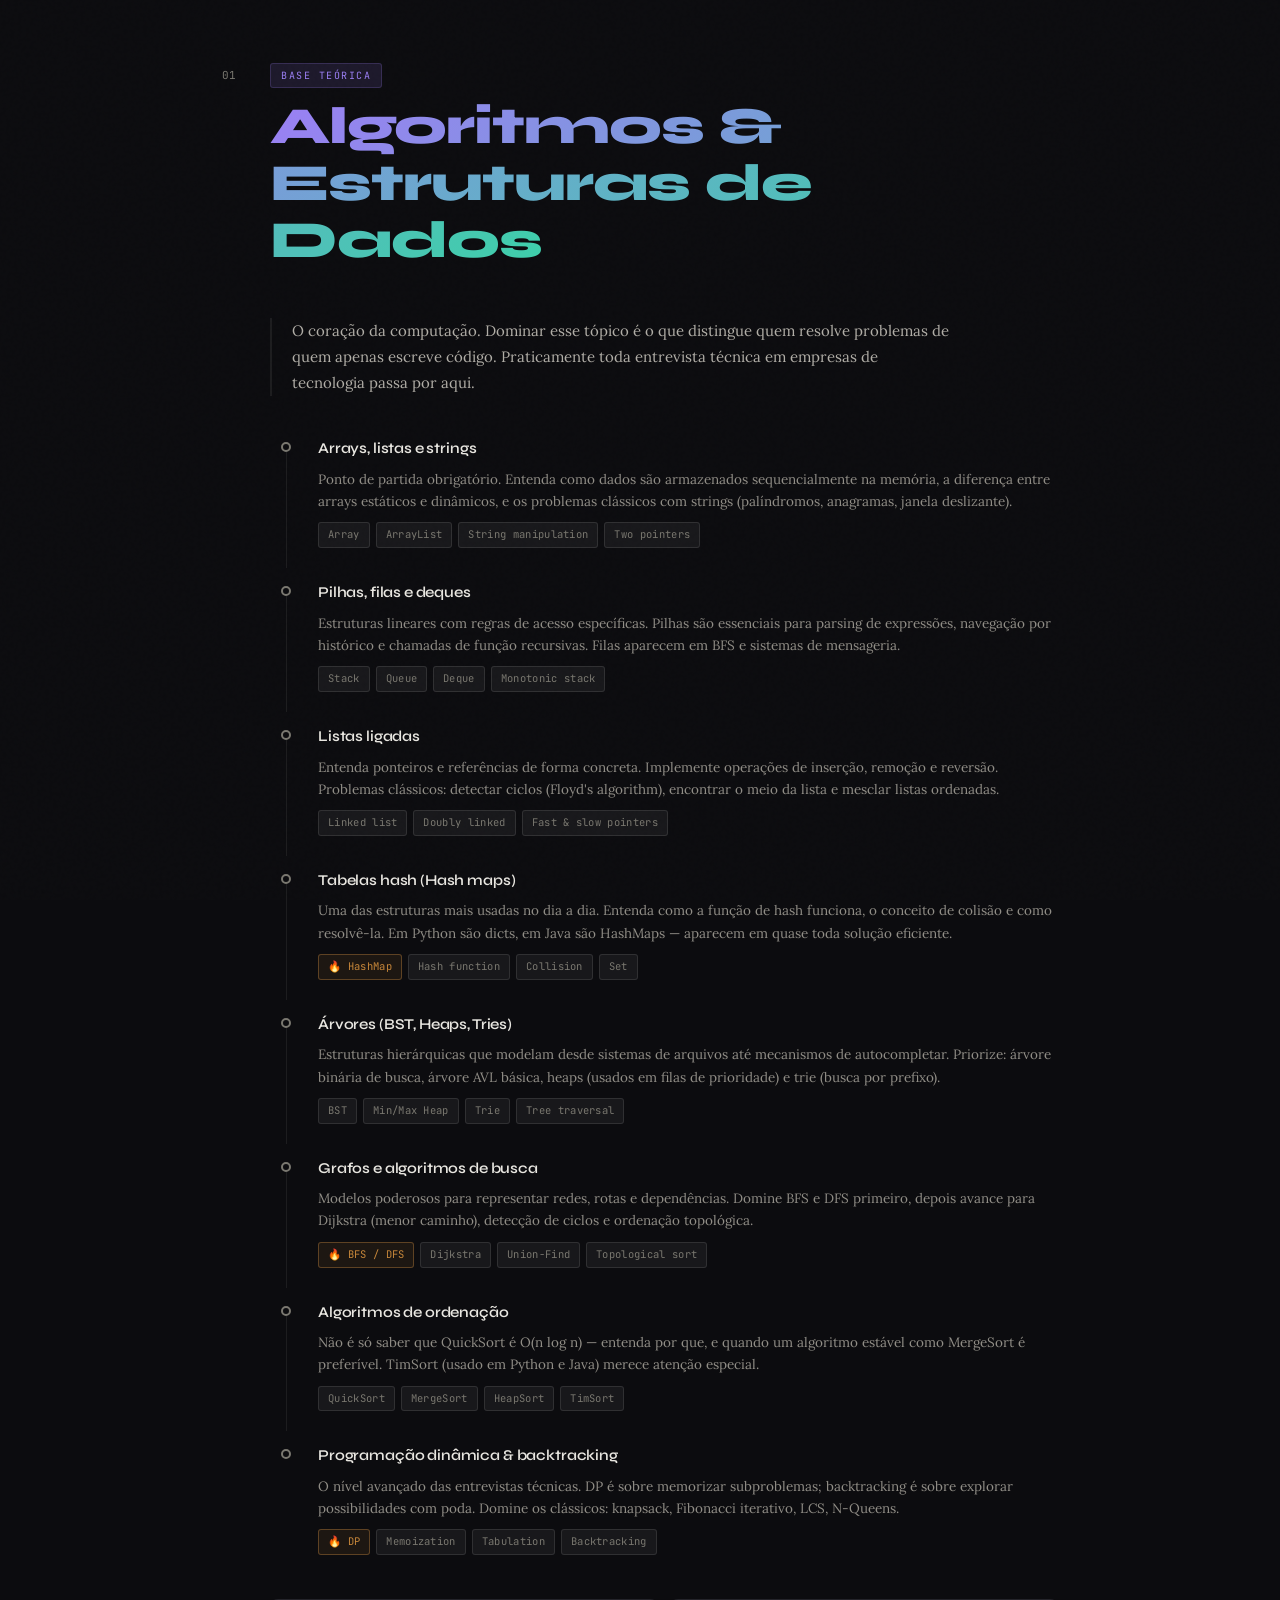
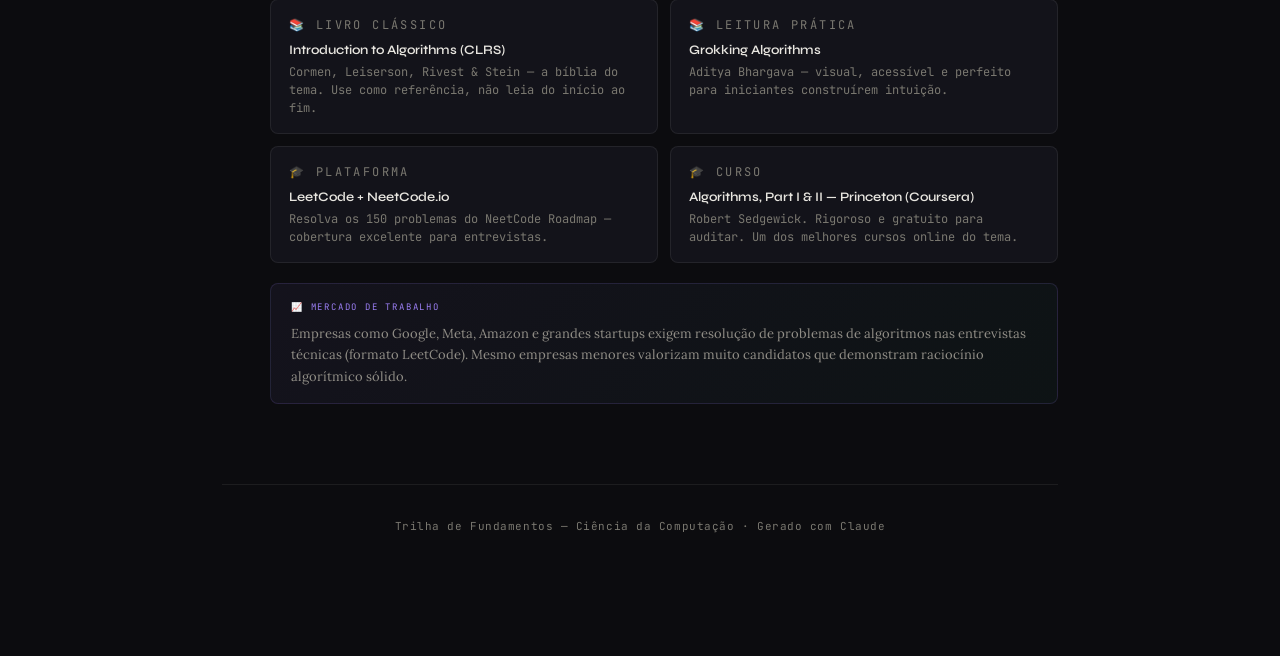
==== nav/algoritmos.html @ 56db9374 "começo do projeto" ====
<!DOCTYPE html>
<html lang="en">

<head>
    <meta charset="UTF-8">
    <meta name="viewport" content="width=device-width, initial-scale=1.0">
    <title>Algoritmos</title>
    <link rel="stylesheet" href="../style.css">
    <link
        href="https://fonts.googleapis.com/css2?family=Syne:wght@400;600;700;800&family=JetBrains+Mono:wght@400;500&family=Lora:ital,wght@0,400;0,500;1,400&display=swap"
        rel="stylesheet">
</head>

<body>
    <div class="container">
        <!-- 01 ALGORITMOS -->
        <section class="section" id="algoritmos">
            <div class="section-header">
                <span class="section-num">01</span>
                <div class="section-title-group">
                    <span class="layer-tag layer-base">Base teórica</span>
                    <h1><span> Algoritmos & Estruturas de Dados</span></h1>
                </div>
            </div>
            <p class="section-desc">O coração da computação. Dominar esse tópico é o que distingue quem resolve
                problemas de
                quem apenas escreve código. Praticamente toda entrevista técnica em empresas de tecnologia passa por
                aqui.</p>

            <div class="trail">
                <div class="trail-item">
                    <div class="trail-line">
                        <div class="trail-dot"></div>
                        <div class="trail-connector"></div>
                    </div>
                    <div class="trail-content">
                        <h3>Arrays, listas e strings</h3>
                        <p>Ponto de partida obrigatório. Entenda como dados são armazenados sequencialmente na memória,
                            a diferença
                            entre arrays estáticos e dinâmicos, e os problemas clássicos com strings (palíndromos,
                            anagramas, janela
                            deslizante).</p>
                        <div class="tags"><span class="tag">Array</span><span class="tag">ArrayList</span><span
                                class="tag">String
                                manipulation</span><span class="tag">Two pointers</span></div>
                    </div>
                </div>
                <div class="trail-item">
                    <div class="trail-line">
                        <div class="trail-dot"></div>
                        <div class="trail-connector"></div>
                    </div>
                    <div class="trail-content">
                        <h3>Pilhas, filas e deques</h3>
                        <p>Estruturas lineares com regras de acesso específicas. Pilhas são essenciais para parsing de
                            expressões,
                            navegação por histórico e chamadas de função recursivas. Filas aparecem em BFS e sistemas de
                            mensageria.
                        </p>
                        <div class="tags"><span class="tag">Stack</span><span class="tag">Queue</span><span
                                class="tag">Deque</span><span class="tag">Monotonic stack</span></div>
                    </div>
                </div>
                <div class="trail-item">
                    <div class="trail-line">
                        <div class="trail-dot"></div>
                        <div class="trail-connector"></div>
                    </div>
                    <div class="trail-content">
                        <h3>Listas ligadas</h3>
                        <p>Entenda ponteiros e referências de forma concreta. Implemente operações de inserção, remoção
                            e reversão.
                            Problemas clássicos: detectar ciclos (Floyd's algorithm), encontrar o meio da lista e
                            mesclar listas
                            ordenadas.</p>
                        <div class="tags"><span class="tag">Linked list</span><span class="tag">Doubly
                                linked</span><span class="tag">Fast & slow pointers</span></div>
                    </div>
                </div>
                <div class="trail-item">
                    <div class="trail-line">
                        <div class="trail-dot"></div>
                        <div class="trail-connector"></div>
                    </div>
                    <div class="trail-content">
                        <h3>Tabelas hash (Hash maps)</h3>
                        <p>Uma das estruturas mais usadas no dia a dia. Entenda como a função de hash funciona, o
                            conceito de
                            colisão e como resolvê-la. Em Python são dicts, em Java são HashMaps — aparecem em quase
                            toda solução
                            eficiente.</p>
                        <div class="tags"><span class="tag hot">🔥 HashMap</span><span class="tag">Hash
                                function</span><span class="tag">Collision</span><span class="tag">Set</span></div>
                    </div>
                </div>
                <div class="trail-item">
                    <div class="trail-line">
                        <div class="trail-dot"></div>
                        <div class="trail-connector"></div>
                    </div>
                    <div class="trail-content">
                        <h3>Árvores (BST, Heaps, Tries)</h3>
                        <p>Estruturas hierárquicas que modelam desde sistemas de arquivos até mecanismos de
                            autocompletar. Priorize:
                            árvore binária de busca, árvore AVL básica, heaps (usados em filas de prioridade) e trie
                            (busca por
                            prefixo).</p>
                        <div class="tags"><span class="tag">BST</span><span class="tag">Min/Max Heap</span><span
                                class="tag">Trie</span><span class="tag">Tree traversal</span></div>
                    </div>
                </div>
                <div class="trail-item">
                    <div class="trail-line">
                        <div class="trail-dot"></div>
                        <div class="trail-connector"></div>
                    </div>
                    <div class="trail-content">
                        <h3>Grafos e algoritmos de busca</h3>
                        <p>Modelos poderosos para representar redes, rotas e dependências. Domine BFS e DFS primeiro,
                            depois avance
                            para Dijkstra (menor caminho), detecção de ciclos e ordenação topológica.</p>
                        <div class="tags"><span class="tag hot">🔥 BFS / DFS</span><span
                                class="tag">Dijkstra</span><span class="tag">Union-Find</span><span
                                class="tag">Topological sort</span></div>
                    </div>
                </div>
                <div class="trail-item">
                    <div class="trail-line">
                        <div class="trail-dot"></div>
                        <div class="trail-connector"></div>
                    </div>
                    <div class="trail-content">
                        <h3>Algoritmos de ordenação</h3>
                        <p>Não é só saber que QuickSort é O(n log n) — entenda por que, e quando um algoritmo estável
                            como MergeSort
                            é preferível. TimSort (usado em Python e Java) merece atenção especial.</p>
                        <div class="tags"><span class="tag">QuickSort</span><span class="tag">MergeSort</span><span
                                class="tag">HeapSort</span><span class="tag">TimSort</span></div>
                    </div>
                </div>
                <div class="trail-item">
                    <div class="trail-line">
                        <div class="trail-dot"></div>
                        <div class="trail-connector"></div>
                    </div>
                    <div class="trail-content">
                        <h3>Programação dinâmica & backtracking</h3>
                        <p>O nível avançado das entrevistas técnicas. DP é sobre memorizar subproblemas; backtracking é
                            sobre
                            explorar possibilidades com poda. Domine os clássicos: knapsack, Fibonacci iterativo, LCS,
                            N-Queens.</p>
                        <div class="tags"><span class="tag hot">🔥 DP</span><span class="tag">Memoization</span><span
                                class="tag">Tabulation</span><span class="tag">Backtracking</span></div>
                    </div>
                </div>
            </div>

            <div class="resources">
                <div class="resource-card">
                    <p class="resource-type">📚 Livro clássico</p>
                    <h4>Introduction to Algorithms (CLRS)</h4>
                    <p>Cormen, Leiserson, Rivest & Stein — a bíblia do tema. Use como referência, não leia do início ao
                        fim.</p>
                </div>
                <div class="resource-card">
                    <p class="resource-type">📚 Leitura prática</p>
                    <h4>Grokking Algorithms</h4>
                    <p>Aditya Bhargava — visual, acessível e perfeito para iniciantes construírem intuição.</p>
                </div>
                <div class="resource-card">
                    <p class="resource-type">🎓 Plataforma</p>
                    <h4>LeetCode + NeetCode.io</h4>
                    <p>Resolva os 150 problemas do NeetCode Roadmap — cobertura excelente para entrevistas.</p>
                </div>
                <div class="resource-card">
                    <p class="resource-type">🎓 Curso</p>
                    <h4>Algorithms, Part I & II — Princeton (Coursera)</h4>
                    <p>Robert Sedgewick. Rigoroso e gratuito para auditar. Um dos melhores cursos online do tema.</p>
                </div>
            </div>
            <div class="market-box">
                <p class="label">📈 Mercado de trabalho</p>
                <p>Empresas como Google, Meta, Amazon e grandes startups exigem resolução de problemas de algoritmos nas
                    entrevistas técnicas (formato LeetCode). Mesmo empresas menores valorizam muito candidatos que
                    demonstram
                    raciocínio algorítmico sólido.</p>
            </div>
        </section>



        <footer>
            <p>Trilha de Fundamentos — Ciência da Computação · Gerado com Claude</p>
        </footer>

    </div>
</body>

</html>
---- style.css ----
:root {
    --bg: #0c0c0f;
    --surface: #13131a;
    --surface2: #1a1a25;
    --border: rgba(255,255,255,0.07);
    --border-hover: rgba(255,255,255,0.15);
    --text: #e8e6e0;
    --muted: #7a7870;
    --accent-purple: #9b7ff4;
    --accent-teal: #3ecfaa;
    --accent-amber: #f4a94e;
    --accent-coral: #f47560;
    --accent-blue: #5baaf4;
    --tag-bg: rgba(255,255,255,0.05);
    --tag-border: rgba(255,255,255,0.1);
  }

  * { box-sizing: border-box; margin: 0; padding: 0; }

  body {
    background: var(--bg);
    color: var(--text);
    font-family: 'Lora', Georgia, serif;
    font-size: 16px;
    line-height: 1.7;
    min-height: 100vh;
  }

  /* Noise texture overlay */
  body::before {
    content: '';
    position: fixed;
    inset: 0;
    background-image: url("data:image/svg+xml,%3Csvg viewBox='0 0 256 256' xmlns='http://www.w3.org/2000/svg'%3E%3Cfilter id='noise'%3E%3CfeTurbulence type='fractalNoise' baseFrequency='0.9' numOctaves='4' stitchTiles='stitch'/%3E%3C/filter%3E%3Crect width='100%25' height='100%25' filter='url(%23noise)' opacity='0.035'/%3E%3C/svg%3E");
    pointer-events: none;
    z-index: 0;
    opacity: 0.4;
  }

  .container {
    max-width: 900px;
    margin: 0 auto;
    padding: 60px 32px 120px;
    position: relative;
    z-index: 1;
  }

  /* HEADER */
  header {
    margin-bottom: 64px;
    border-bottom: 1px solid var(--border);
    padding-bottom: 48px;
  }

  .eyebrow {
    font-family: 'JetBrains Mono', monospace;
    font-size: 11px;
    letter-spacing: 0.2em;
    color: var(--muted);
    text-transform: uppercase;
    margin-bottom: 20px;
  }

  h1 {
    font-family: 'Syne', sans-serif;
    font-size: clamp(32px, 5vw, 52px);
    font-weight: 800;
    line-height: 1.1;
    letter-spacing: -0.02em;
    color: #fff;
    margin-bottom: 20px;
  }

  h1 span {
    background: linear-gradient(135deg, var(--accent-purple), var(--accent-teal));
    -webkit-background-clip: text;
    -webkit-text-fill-color: transparent;
    background-clip: text;
  }

  .subtitle {
    color: var(--muted);
    font-size: 17px;
    max-width: 540px;
    font-style: italic;
  }

  /* NAV */
  .toc {
    display: flex;
    flex-wrap: wrap;
    gap: 8px;
    margin-top: 32px;
  }

  .toc-btn {
    font-family: 'JetBrains Mono', monospace;
    font-size: 11px;
    padding: 6px 14px;
    border-radius: 4px;
    border: 1px solid var(--tag-border);
    background: var(--tag-bg);
    color: var(--muted);
    cursor: pointer;
    text-decoration: none;
    transition: all 0.2s;
    letter-spacing: 0.05em;
  }

  .toc-btn:hover {
    border-color: var(--border-hover);
    color: var(--text);
    background: rgba(255,255,255,0.08);
  }

  /* SECTION */
  .section {
    margin-bottom: 72px;
    scroll-margin-top: 32px;
  }

  .section-header {
    display: flex;
    align-items: flex-start;
    gap: 20px;
    margin-bottom: 28px;
  }

  .section-num {
    font-family: 'JetBrains Mono', monospace;
    font-size: 11px;
    color: var(--muted);
    padding-top: 6px;
    min-width: 28px;
  }

  .section-title-group { flex: 1; }

  .layer-tag {
    display: inline-block;
    font-family: 'JetBrains Mono', monospace;
    font-size: 10px;
    letter-spacing: 0.15em;
    text-transform: uppercase;
    padding: 3px 10px;
    border-radius: 3px;
    margin-bottom: 10px;
  }

  .layer-base { background: rgba(155,127,244,0.12); color: var(--accent-purple); border: 1px solid rgba(155,127,244,0.2); }
  .layer-pratica { background: rgba(62,207,170,0.1); color: var(--accent-teal); border: 1px solid rgba(62,207,170,0.2); }
  .layer-boas { background: rgba(244,169,78,0.1); color: var(--accent-amber); border: 1px solid rgba(244,169,78,0.2); }
  .layer-prof { background: rgba(244,117,96,0.1); color: var(--accent-coral); border: 1px solid rgba(244,117,96,0.2); }

  h2 {
    font-family: 'Syne', sans-serif;
    font-size: 24px;
    font-weight: 700;
    color: #fff;
    letter-spacing: -0.01em;
    line-height: 1.2;
  }

  .section-desc {
    color: #b0ada6;
    font-size: 15px;
    margin-bottom: 28px;
    max-width: 680px;
    line-height: 1.75;
    border-left: 2px solid var(--border);
    padding-left: 20px;
    margin-left: 48px;
  }

  /* SUBTOPICS TRAIL */
  .trail {
    margin-left: 48px;
    display: flex;
    flex-direction: column;
    gap: 0;
  }

  .trail-item {
    display: flex;
    gap: 0;
    position: relative;
  }

  .trail-line {
    display: flex;
    flex-direction: column;
    align-items: center;
    width: 32px;
    flex-shrink: 0;
  }

  .trail-dot {
    width: 10px;
    height: 10px;
    border-radius: 50%;
    border: 2px solid var(--muted);
    background: var(--bg);
    flex-shrink: 0;
    margin-top: 18px;
    transition: border-color 0.2s;
    z-index: 1;
  }

  .trail-item:hover .trail-dot {
    border-color: var(--text);
  }

  .trail-connector {
    width: 1px;
    flex: 1;
    background: var(--border);
    min-height: 12px;
  }

  .trail-item:last-child .trail-connector {
    display: none;
  }

  .trail-content {
    flex: 1;
    padding: 12px 0 20px 16px;
  }

  .trail-content h3 {
    font-family: 'Syne', sans-serif;
    font-size: 15px;
    font-weight: 600;
    color: var(--text);
    margin-bottom: 6px;
    letter-spacing: -0.01em;
  }

  .trail-content p {
    font-size: 13.5px;
    color: #908d86;
    line-height: 1.65;
    margin-bottom: 10px;
    font-family: 'Lora', serif;
  }

  /* TAGS */
  .tags {
    display: flex;
    flex-wrap: wrap;
    gap: 6px;
    margin-top: 8px;
  }

  .tag {
    font-family: 'JetBrains Mono', monospace;
    font-size: 10.5px;
    padding: 3px 9px;
    border-radius: 3px;
    border: 1px solid var(--tag-border);
    background: var(--tag-bg);
    color: #7a7870;
    letter-spacing: 0.03em;
  }

  .tag.hot {
    border-color: rgba(244,169,78,0.3);
    background: rgba(244,169,78,0.07);
    color: #c8883a;
  }

  /* BOOKS & COURSES CARD */
  .resources {
    margin-left: 48px;
    margin-top: 24px;
    display: grid;
    grid-template-columns: 1fr 1fr;
    gap: 12px;
  }

  @media (max-width: 600px) {
    .resources { grid-template-columns: 1fr; }
  }

  .resource-card {
    background: var(--surface);
    border: 1px solid var(--border);
    border-radius: 8px;
    padding: 16px 18px;
    transition: border-color 0.2s, background 0.2s;
  }

  .resource-card:hover {
    border-color: var(--border-hover);
    background: var(--surface2);
  }

  .resource-type {
    font-family: 'JetBrains Mono', monospace;
    font-size: 9px;
    letter-spacing: 0.2em;
    text-transform: uppercase;
    color: var(--muted);
    margin-bottom: 8px;
  }

  .resource-card h4 {
    font-family: 'Syne', sans-serif;
    font-size: 13px;
    font-weight: 600;
    color: var(--text);
    margin-bottom: 4px;
    line-height: 1.3;
  }

  .resource-card p {
    font-size: 12px;
    color: var(--muted);
    font-family: 'JetBrains Mono', monospace;
    line-height: 1.5;
  }

  /* DIVIDER */
  .divider {
    border: none;
    border-top: 1px solid var(--border);
    margin: 64px 0;
  }

  /* MARKET HIGHLIGHT */
  .market-box {
    margin-left: 48px;
    margin-top: 20px;
    background: linear-gradient(135deg, rgba(155,127,244,0.06), rgba(62,207,170,0.04));
    border: 1px solid rgba(155,127,244,0.15);
    border-radius: 8px;
    padding: 16px 20px;
  }

  .market-box .label {
    font-family: 'JetBrains Mono', monospace;
    font-size: 9px;
    letter-spacing: 0.2em;
    color: var(--accent-purple);
    margin-bottom: 8px;
    text-transform: uppercase;
  }

  .market-box p {
    font-size: 13px;
    color: #908d86;
    line-height: 1.65;
    font-family: 'Lora', serif;
  }

  /* FOOTER */
  footer {
    margin-top: 80px;
    border-top: 1px solid var(--border);
    padding-top: 32px;
    text-align: center;
    font-family: 'JetBrains Mono', monospace;
    font-size: 11px;
    color: var(--muted);
    letter-spacing: 0.05em;
  }
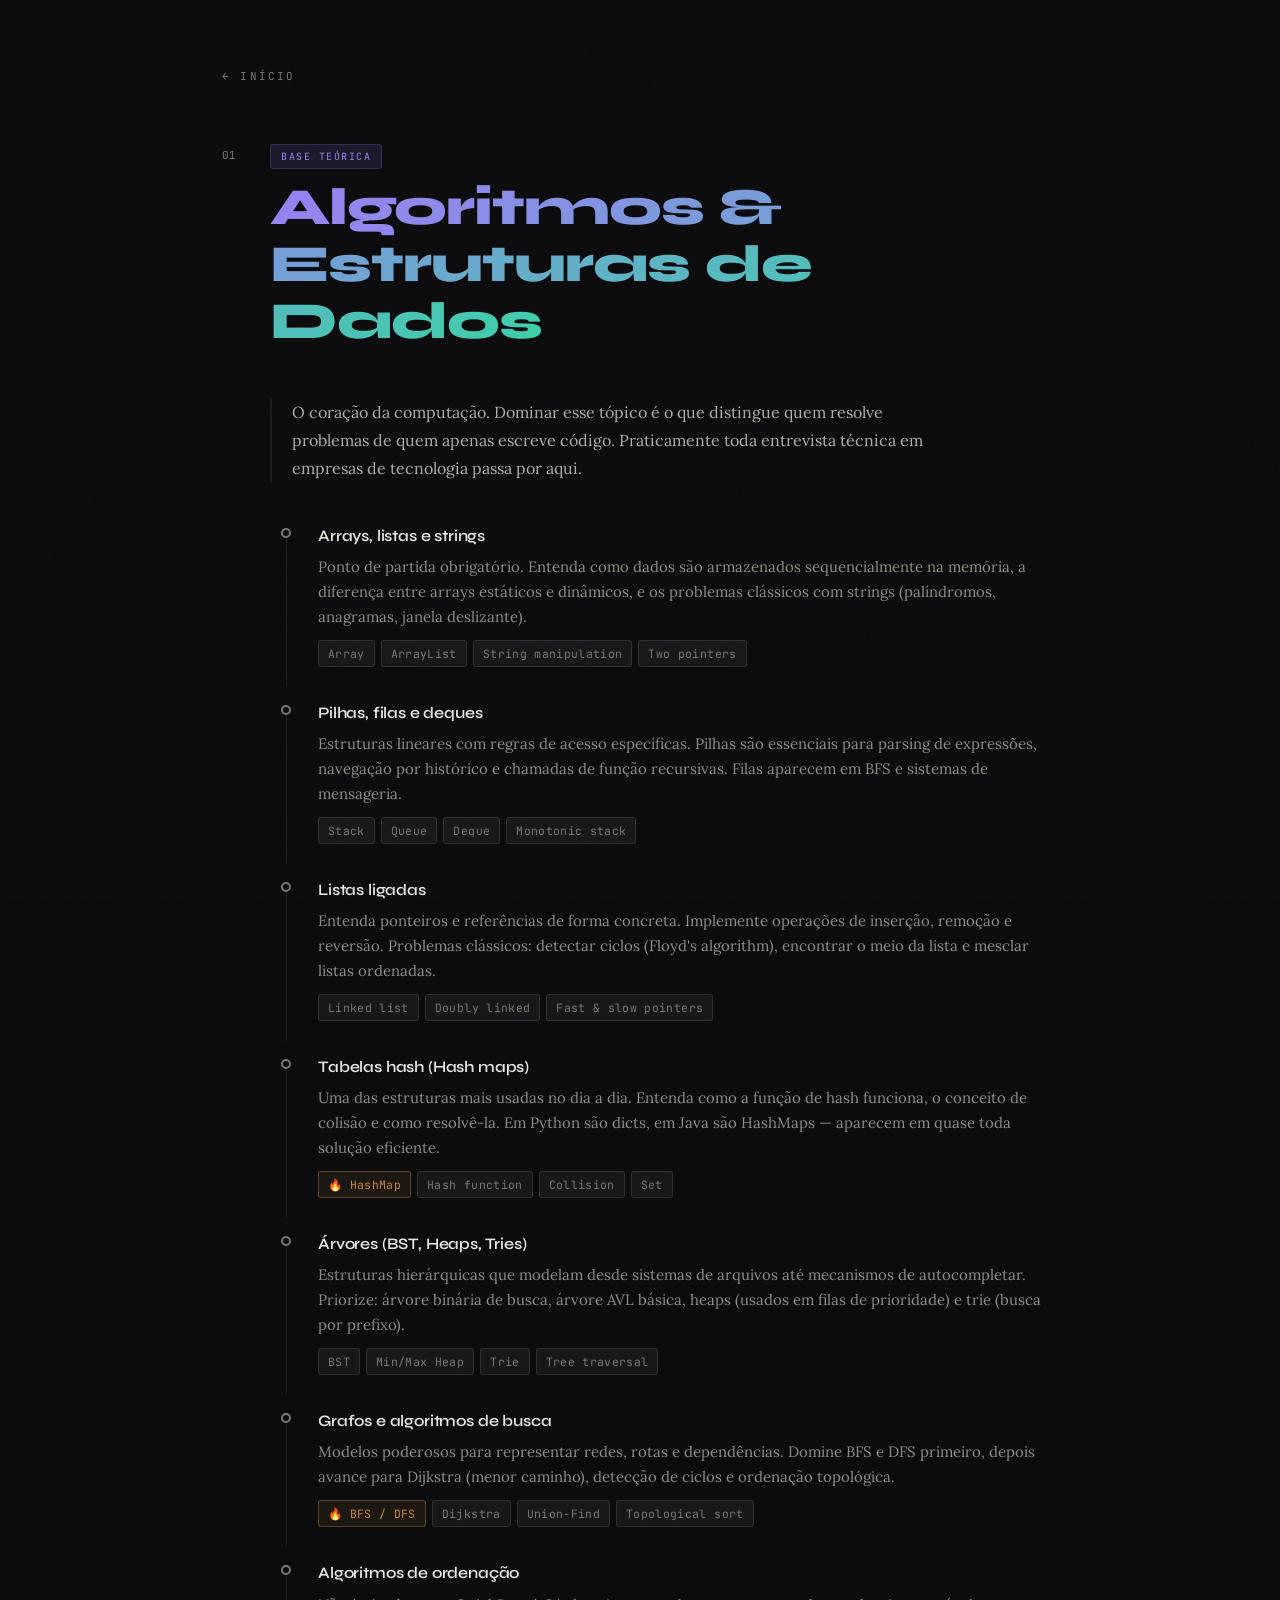
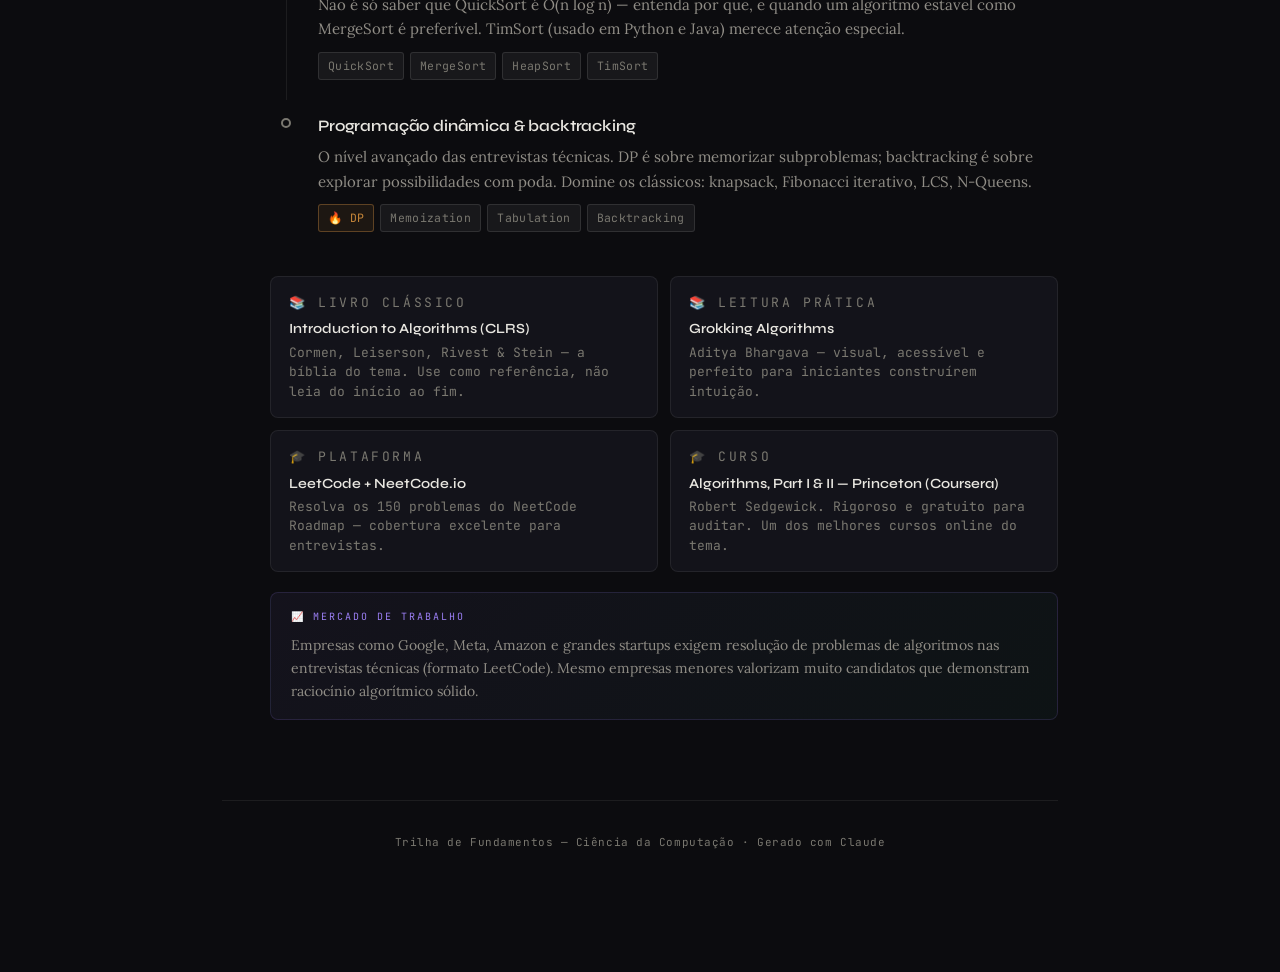
==== commit 2da94a64: "finalizações" ====
--- a/nav/algoritmos.html
+++ b/nav/algoritmos.html
@@ -13,6 +13,8 @@
 
 <body>
     <div class="container">
+        <a href="../index.html" class="back-btn">← Início</a>
+
         <!-- 01 ALGORITMOS -->
         <section class="section" id="algoritmos">
             <div class="section-header">
--- a/style.css
+++ b/style.css
@@ -1,366 +1,637 @@
 
+/* ============================================================
+   VARIÁVEIS GLOBAIS — paleta de cores e tokens de design
+   ============================================================ */
 :root {
-    --bg: #0c0c0f;
-    --surface: #13131a;
-    --surface2: #1a1a25;
-    --border: rgba(255,255,255,0.07);
-    --border-hover: rgba(255,255,255,0.15);
-    --text: #e8e6e0;
-    --muted: #7a7870;
-    --accent-purple: #9b7ff4;
-    --accent-teal: #3ecfaa;
-    --accent-amber: #f4a94e;
-    --accent-coral: #f47560;
-    --accent-blue: #5baaf4;
-    --tag-bg: rgba(255,255,255,0.05);
-    --tag-border: rgba(255,255,255,0.1);
-  }
-
-  * { box-sizing: border-box; margin: 0; padding: 0; }
-
-  body {
-    background: var(--bg);
-    color: var(--text);
-    font-family: 'Lora', Georgia, serif;
-    font-size: 16px;
-    line-height: 1.7;
-    min-height: 100vh;
-  }
-
-  /* Noise texture overlay */
-  body::before {
-    content: '';
-    position: fixed;
-    inset: 0;
-    background-image: url("data:image/svg+xml,%3Csvg viewBox='0 0 256 256' xmlns='http://www.w3.org/2000/svg'%3E%3Cfilter id='noise'%3E%3CfeTurbulence type='fractalNoise' baseFrequency='0.9' numOctaves='4' stitchTiles='stitch'/%3E%3C/filter%3E%3Crect width='100%25' height='100%25' filter='url(%23noise)' opacity='0.035'/%3E%3C/svg%3E");
-    pointer-events: none;
-    z-index: 0;
-    opacity: 0.4;
-  }
-
-  .container {
-    max-width: 900px;
-    margin: 0 auto;
-    padding: 60px 32px 120px;
-    position: relative;
-    z-index: 1;
-  }
-
-  /* HEADER */
-  header {
-    margin-bottom: 64px;
-    border-bottom: 1px solid var(--border);
-    padding-bottom: 48px;
-  }
-
-  .eyebrow {
-    font-family: 'JetBrains Mono', monospace;
-    font-size: 11px;
-    letter-spacing: 0.2em;
-    color: var(--muted);
-    text-transform: uppercase;
-    margin-bottom: 20px;
-  }
-
-  h1 {
-    font-family: 'Syne', sans-serif;
-    font-size: clamp(32px, 5vw, 52px);
-    font-weight: 800;
-    line-height: 1.1;
-    letter-spacing: -0.02em;
-    color: #fff;
-    margin-bottom: 20px;
-  }
-
-  h1 span {
-    background: linear-gradient(135deg, var(--accent-purple), var(--accent-teal));
-    -webkit-background-clip: text;
-    -webkit-text-fill-color: transparent;
-    background-clip: text;
-  }
-
-  .subtitle {
-    color: var(--muted);
-    font-size: 17px;
-    max-width: 540px;
-    font-style: italic;
-  }
-
-  /* NAV */
-  .toc {
-    display: flex;
-    flex-wrap: wrap;
-    gap: 8px;
-    margin-top: 32px;
-  }
-
-  .toc-btn {
-    font-family: 'JetBrains Mono', monospace;
-    font-size: 11px;
-    padding: 6px 14px;
-    border-radius: 4px;
-    border: 1px solid var(--tag-border);
-    background: var(--tag-bg);
-    color: var(--muted);
-    cursor: pointer;
-    text-decoration: none;
-    transition: all 0.2s;
-    letter-spacing: 0.05em;
-  }
-
-  .toc-btn:hover {
-    border-color: var(--border-hover);
-    color: var(--text);
-    background: rgba(255,255,255,0.08);
-  }
-
-  /* SECTION */
-  .section {
-    margin-bottom: 72px;
-    scroll-margin-top: 32px;
-  }
-
-  .section-header {
-    display: flex;
-    align-items: flex-start;
-    gap: 20px;
-    margin-bottom: 28px;
-  }
-
-  .section-num {
-    font-family: 'JetBrains Mono', monospace;
-    font-size: 11px;
-    color: var(--muted);
-    padding-top: 6px;
-    min-width: 28px;
-  }
-
-  .section-title-group { flex: 1; }
-
-  .layer-tag {
-    display: inline-block;
-    font-family: 'JetBrains Mono', monospace;
-    font-size: 10px;
-    letter-spacing: 0.15em;
-    text-transform: uppercase;
-    padding: 3px 10px;
-    border-radius: 3px;
-    margin-bottom: 10px;
-  }
-
-  .layer-base { background: rgba(155,127,244,0.12); color: var(--accent-purple); border: 1px solid rgba(155,127,244,0.2); }
-  .layer-pratica { background: rgba(62,207,170,0.1); color: var(--accent-teal); border: 1px solid rgba(62,207,170,0.2); }
-  .layer-boas { background: rgba(244,169,78,0.1); color: var(--accent-amber); border: 1px solid rgba(244,169,78,0.2); }
-  .layer-prof { background: rgba(244,117,96,0.1); color: var(--accent-coral); border: 1px solid rgba(244,117,96,0.2); }
-
-  h2 {
-    font-family: 'Syne', sans-serif;
-    font-size: 24px;
-    font-weight: 700;
-    color: #fff;
-    letter-spacing: -0.01em;
-    line-height: 1.2;
-  }
-
-  .section-desc {
-    color: #b0ada6;
-    font-size: 15px;
-    margin-bottom: 28px;
-    max-width: 680px;
-    line-height: 1.75;
-    border-left: 2px solid var(--border);
-    padding-left: 20px;
-    margin-left: 48px;
-  }
-
-  /* SUBTOPICS TRAIL */
-  .trail {
-    margin-left: 48px;
-    display: flex;
-    flex-direction: column;
-    gap: 0;
-  }
-
-  .trail-item {
-    display: flex;
-    gap: 0;
-    position: relative;
-  }
-
-  .trail-line {
-    display: flex;
-    flex-direction: column;
-    align-items: center;
-    width: 32px;
-    flex-shrink: 0;
-  }
-
-  .trail-dot {
-    width: 10px;
-    height: 10px;
-    border-radius: 50%;
-    border: 2px solid var(--muted);
-    background: var(--bg);
-    flex-shrink: 0;
-    margin-top: 18px;
-    transition: border-color 0.2s;
-    z-index: 1;
-  }
-
-  .trail-item:hover .trail-dot {
-    border-color: var(--text);
-  }
-
-  .trail-connector {
-    width: 1px;
-    flex: 1;
-    background: var(--border);
-    min-height: 12px;
-  }
-
-  .trail-item:last-child .trail-connector {
-    display: none;
-  }
-
-  .trail-content {
-    flex: 1;
-    padding: 12px 0 20px 16px;
-  }
-
-  .trail-content h3 {
-    font-family: 'Syne', sans-serif;
-    font-size: 15px;
-    font-weight: 600;
-    color: var(--text);
-    margin-bottom: 6px;
-    letter-spacing: -0.01em;
-  }
-
-  .trail-content p {
-    font-size: 13.5px;
-    color: #908d86;
-    line-height: 1.65;
-    margin-bottom: 10px;
-    font-family: 'Lora', serif;
-  }
-
-  /* TAGS */
-  .tags {
-    display: flex;
-    flex-wrap: wrap;
-    gap: 6px;
-    margin-top: 8px;
-  }
-
-  .tag {
-    font-family: 'JetBrains Mono', monospace;
-    font-size: 10.5px;
-    padding: 3px 9px;
-    border-radius: 3px;
-    border: 1px solid var(--tag-border);
-    background: var(--tag-bg);
-    color: #7a7870;
-    letter-spacing: 0.03em;
-  }
-
-  .tag.hot {
-    border-color: rgba(244,169,78,0.3);
-    background: rgba(244,169,78,0.07);
-    color: #c8883a;
-  }
-
-  /* BOOKS & COURSES CARD */
-  .resources {
-    margin-left: 48px;
-    margin-top: 24px;
-    display: grid;
-    grid-template-columns: 1fr 1fr;
-    gap: 12px;
-  }
-
-  @media (max-width: 600px) {
-    .resources { grid-template-columns: 1fr; }
-  }
-
-  .resource-card {
-    background: var(--surface);
-    border: 1px solid var(--border);
-    border-radius: 8px;
-    padding: 16px 18px;
-    transition: border-color 0.2s, background 0.2s;
-  }
-
-  .resource-card:hover {
-    border-color: var(--border-hover);
-    background: var(--surface2);
-  }
-
-  .resource-type {
-    font-family: 'JetBrains Mono', monospace;
-    font-size: 9px;
-    letter-spacing: 0.2em;
-    text-transform: uppercase;
-    color: var(--muted);
-    margin-bottom: 8px;
-  }
-
-  .resource-card h4 {
-    font-family: 'Syne', sans-serif;
-    font-size: 13px;
-    font-weight: 600;
-    color: var(--text);
-    margin-bottom: 4px;
-    line-height: 1.3;
-  }
-
-  .resource-card p {
-    font-size: 12px;
-    color: var(--muted);
-    font-family: 'JetBrains Mono', monospace;
-    line-height: 1.5;
-  }
-
-  /* DIVIDER */
-  .divider {
-    border: none;
-    border-top: 1px solid var(--border);
-    margin: 64px 0;
-  }
-
-  /* MARKET HIGHLIGHT */
-  .market-box {
-    margin-left: 48px;
-    margin-top: 20px;
-    background: linear-gradient(135deg, rgba(155,127,244,0.06), rgba(62,207,170,0.04));
-    border: 1px solid rgba(155,127,244,0.15);
-    border-radius: 8px;
-    padding: 16px 20px;
-  }
-
-  .market-box .label {
-    font-family: 'JetBrains Mono', monospace;
-    font-size: 9px;
-    letter-spacing: 0.2em;
-    color: var(--accent-purple);
-    margin-bottom: 8px;
-    text-transform: uppercase;
-  }
-
-  .market-box p {
-    font-size: 13px;
-    color: #908d86;
-    line-height: 1.65;
-    font-family: 'Lora', serif;
-  }
-
-  /* FOOTER */
-  footer {
-    margin-top: 80px;
-    border-top: 1px solid var(--border);
-    padding-top: 32px;
-    text-align: center;
-    font-family: 'JetBrains Mono', monospace;
-    font-size: 11px;
-    color: var(--muted);
-    letter-spacing: 0.05em;
-  }
+  --bg: #0c0c0f;
+  --surface: #13131a;
+  --surface2: #1a1a25;
+  --border: rgba(255,255,255,0.07);
+  --border-hover: rgba(255,255,255,0.15);
+  --text: #e8e6e0;
+  --muted: #7a7870;
+  --accent-purple: #9b7ff4;
+  --accent-teal: #3ecfaa;
+  --accent-amber: #f4a94e;
+  --accent-coral: #f47560;
+  --accent-blue: #5baaf4;
+  --tag-bg: rgba(255,255,255,0.05);
+  --tag-border: rgba(255,255,255,0.1);
+}
+
+/* RESET — zera margens e padding de todos os elementos */
+* { box-sizing: border-box; margin: 0; padding: 0; }
+
+/* BASE — estilos do corpo da página */
+body {
+  background: var(--bg);
+  color: var(--text);
+  font-family: 'Lora', Georgia, serif;
+  font-size: 17px;
+  line-height: 1.7;
+  min-height: 100vh;
+}
+
+/* EFEITO — textura de ruído sobreposta ao fundo via SVG inline */
+body::before {
+  content: '';
+  position: fixed;
+  inset: 0;
+  background-image: url("data:image/svg+xml,%3Csvg viewBox='0 0 256 256' xmlns='http://www.w3.org/2000/svg'%3E%3Cfilter id='noise'%3E%3CfeTurbulence type='fractalNoise' baseFrequency='0.9' numOctaves='4' stitchTiles='stitch'/%3E%3C/filter%3E%3Crect width='100%25' height='100%25' filter='url(%23noise)' opacity='0.035'/%3E%3C/svg%3E");
+  pointer-events: none;
+  z-index: 0;
+  opacity: 0.4;
+}
+
+/* LAYOUT — container centralizado com largura máxima */
+.container {
+  max-width: 900px;
+  margin: 0 auto;
+  padding: 60px 32px 120px;
+  position: relative;
+  z-index: 1;
+}
+
+
+/* ============================================================
+   index.html — CABEÇALHO
+   ============================================================ */
+
+/* Cabeçalho principal com borda inferior separando do conteúdo */
+header {
+  margin-bottom: 32px;
+  border-bottom: 1px solid var(--border);
+  padding-bottom: 48px;
+}
+
+/* Label acima do título (ex: "Guia de estudos · Ciência da Computação") */
+.eyebrow {
+  font-family: 'JetBrains Mono', monospace;
+  font-size: 11px;
+  letter-spacing: 0.2em;
+  color: var(--muted);
+  text-transform: uppercase;
+  margin-bottom: 20px;
+}
+
+/* Título h1 principal — usado apenas no index.html */
+h1 {
+  font-family: 'Syne', sans-serif;
+  font-size: clamp(32px, 5vw, 52px);
+  font-weight: 800;
+  line-height: 1.1;
+  letter-spacing: -0.02em;
+  color: #fff;
+  margin-bottom: 20px;
+}
+
+/* Gradiente aplicado ao span dentro do h1 ("Fundamentos") */
+h1 span {
+  background: linear-gradient(135deg, var(--accent-purple), var(--accent-teal));
+  -webkit-background-clip: text;
+  -webkit-text-fill-color: transparent;
+  background-clip: text;
+}
+
+/* Subtítulo descritivo abaixo do h1 */
+.subtitle {
+  color: var(--muted);
+  font-size: 17px;
+  max-width: 540px;
+  font-style: italic;
+}
+
+/* Menu de navegação — lista de links para os módulos da trilha */
+.toc {
+  display: flex;
+  flex-wrap: wrap;
+  gap: 8px;
+  margin-top: 32px;
+}
+
+/* Botão individual do menu de navegação */
+.toc-btn {
+  font-family: 'JetBrains Mono', monospace;
+  font-size: 11px;
+  padding: 6px 14px;
+  border-radius: 4px;
+  border: 1px solid var(--tag-border);
+  background: var(--tag-bg);
+  color: var(--muted);
+  cursor: pointer;
+  text-decoration: none;
+  transition: all 0.2s;
+  letter-spacing: 0.05em;
+}
+
+/* Estado hover do botão de navegação */
+.toc-btn:hover {
+  border-color: var(--border-hover);
+  color: var(--text);
+  background: rgba(255,255,255,0.08);
+}
+
+
+/* ============================================================
+   SUBPÁGINAS — seção de conteúdo de cada módulo
+   ============================================================ */
+
+/* Bloco de seção com espaçamento inferior */
+.section {
+  margin-bottom: 72px;
+  scroll-margin-top: 32px;
+}
+
+/* Cabeçalho da seção: número + badge + título h2 em linha */
+.section-header {
+  display: flex;
+  align-items: flex-start;
+  gap: 20px;
+  margin-bottom: 28px;
+}
+
+/* Número do módulo (ex: 01, 02...) */
+.section-num {
+  font-family: 'JetBrains Mono', monospace;
+  font-size: 11px;
+  color: var(--muted);
+  padding-top: 6px;
+  min-width: 28px;
+}
+
+/* Grupo que contém o badge de categoria e o título h2 */
+.section-title-group { flex: 1; }
+
+/* Badge de categoria acima do título (ex: "Base teórica") */
+.layer-tag {
+  display: inline-block;
+  font-family: 'JetBrains Mono', monospace;
+  font-size: 10px;
+  letter-spacing: 0.15em;
+  text-transform: uppercase;
+  padding: 3px 10px;
+  border-radius: 3px;
+  margin-bottom: 10px;
+}
+
+/* Variações de cor do badge por categoria */
+.layer-base   { background: rgba(155,127,244,0.12); color: var(--accent-purple); border: 1px solid rgba(155,127,244,0.2); }
+.layer-pratica{ background: rgba(62,207,170,0.1);   color: var(--accent-teal);   border: 1px solid rgba(62,207,170,0.2); }
+.layer-boas   { background: rgba(244,169,78,0.1);   color: var(--accent-amber);  border: 1px solid rgba(244,169,78,0.2); }
+.layer-prof   { background: rgba(244,117,96,0.1);   color: var(--accent-coral);  border: 1px solid rgba(244,117,96,0.2); }
+
+/* Título h2 de cada módulo nas subpáginas */
+h2 {
+  font-family: 'Syne', sans-serif;
+  font-size: 27px;
+  font-weight: 700;
+  color: #fff;
+  letter-spacing: -0.01em;
+  line-height: 1.2;
+}
+
+/* Parágrafo de descrição do módulo (com borda esquerda) */
+.section-desc {
+  color: #b0ada6;
+  font-size: 16px;
+  margin-bottom: 28px;
+  max-width: 680px;
+  line-height: 1.75;
+  border-left: 2px solid var(--border);
+  padding-left: 20px;
+  margin-left: 48px;
+}
+
+
+/* ============================================================
+   SUBPÁGINAS — trilha vertical de subtópicos
+   ============================================================ */
+
+/* Container da trilha, alinhado com o recuo da seção */
+.trail {
+  margin-left: 48px;
+  display: flex;
+  flex-direction: column;
+  gap: 0;
+}
+
+/* Item individual da trilha (dot + linha + conteúdo) */
+.trail-item {
+  display: flex;
+  gap: 0;
+  position: relative;
+}
+
+/* Coluna esquerda com o ponto e a linha conectora */
+.trail-line {
+  display: flex;
+  flex-direction: column;
+  align-items: center;
+  width: 32px;
+  flex-shrink: 0;
+}
+
+/* Ponto circular que marca cada subtópico */
+.trail-dot {
+  width: 10px;
+  height: 10px;
+  border-radius: 50%;
+  border: 2px solid var(--muted);
+  background: var(--bg);
+  flex-shrink: 0;
+  margin-top: 18px;
+  transition: border-color 0.2s;
+  z-index: 1;
+}
+
+/* Destaque do ponto ao passar o mouse no item */
+.trail-item:hover .trail-dot {
+  border-color: var(--text);
+}
+
+/* Linha vertical que conecta os pontos entre subtópicos */
+.trail-connector {
+  width: 1px;
+  flex: 1;
+  background: var(--border);
+  min-height: 12px;
+}
+
+/* Remove a linha conectora do último item da trilha */
+.trail-item:last-child .trail-connector {
+  display: none;
+}
+
+/* Área de texto do subtópico (título + descrição + tags) */
+.trail-content {
+  flex: 1;
+  padding: 12px 0 20px 16px;
+}
+
+/* Título do subtópico */
+.trail-content h3 {
+  font-family: 'Syne', sans-serif;
+  font-size: 16px;
+  font-weight: 600;
+  color: var(--text);
+  margin-bottom: 6px;
+  letter-spacing: -0.01em;
+}
+
+/* Descrição do subtópico */
+.trail-content p {
+  font-size: 15px;
+  color: #908d86;
+  line-height: 1.65;
+  margin-bottom: 10px;
+  font-family: 'Lora', serif;
+}
+
+
+/* ============================================================
+   SUBPÁGINAS — tags de tecnologias e conceitos
+   ============================================================ */
+
+/* Container das tags */
+.tags {
+  display: flex;
+  flex-wrap: wrap;
+  gap: 6px;
+  margin-top: 8px;
+}
+
+/* Tag padrão */
+.tag {
+  font-family: 'JetBrains Mono', monospace;
+  font-size: 11.5px;
+  padding: 3px 9px;
+  border-radius: 3px;
+  border: 1px solid var(--tag-border);
+  background: var(--tag-bg);
+  color: #7a7870;
+  letter-spacing: 0.03em;
+}
+
+/* Tag destacada com ícone de fogo — conceito prioritário */
+.tag.hot {
+  border-color: rgba(244,169,78,0.3);
+  background: rgba(244,169,78,0.07);
+  color: #c8883a;
+}
+
+
+/* ============================================================
+   SUBPÁGINAS — grid de recursos (livros, cursos, ferramentas)
+   ============================================================ */
+
+/* Grid 2 colunas de cards de recursos */
+.resources {
+  margin-left: 48px;
+  margin-top: 24px;
+  display: grid;
+  grid-template-columns: 1fr 1fr;
+  gap: 12px;
+}
+
+/* Em telas menores, empilha os cards em coluna única */
+@media (max-width: 600px) {
+  .resources { grid-template-columns: 1fr; }
+}
+
+/* Card individual de recurso */
+.resource-card {
+  background: var(--surface);
+  border: 1px solid var(--border);
+  border-radius: 8px;
+  padding: 16px 18px;
+  transition: border-color 0.2s, background 0.2s;
+}
+
+/* Hover do card de recurso */
+.resource-card:hover {
+  border-color: var(--border-hover);
+  background: var(--surface2);
+}
+
+/* Label de tipo do recurso (ex: "📚 Livro clássico") */
+.resource-type {
+  font-family: 'JetBrains Mono', monospace;
+  font-size: 10px;
+  letter-spacing: 0.2em;
+  text-transform: uppercase;
+  color: var(--muted);
+  margin-bottom: 8px;
+}
+
+/* Título do recurso dentro do card */
+.resource-card h4 {
+  font-family: 'Syne', sans-serif;
+  font-size: 14px;
+  font-weight: 600;
+  color: var(--text);
+  margin-bottom: 4px;
+  line-height: 1.3;
+}
+
+/* Descrição do recurso dentro do card */
+.resource-card p {
+  font-size: 13px;
+  color: var(--muted);
+  font-family: 'JetBrains Mono', monospace;
+  line-height: 1.5;
+}
+
+
+/* ============================================================
+   GLOBAL — elementos compartilhados entre páginas
+   ============================================================ */
+
+/* Divisor horizontal entre seções */
+.divider {
+  border: none;
+  border-top: 1px solid var(--border);
+  margin: 64px 0;
+}
+
+/* Caixa de destaque "Mercado de trabalho" nas subpáginas */
+.market-box {
+  margin-left: 48px;
+  margin-top: 20px;
+  background: linear-gradient(135deg, rgba(155,127,244,0.06), rgba(62,207,170,0.04));
+  border: 1px solid rgba(155,127,244,0.15);
+  border-radius: 8px;
+  padding: 16px 20px;
+}
+
+/* Label da caixa de mercado */
+.market-box .label {
+  font-family: 'JetBrains Mono', monospace;
+  font-size: 10px;
+  letter-spacing: 0.2em;
+  color: var(--accent-purple);
+  margin-bottom: 8px;
+  text-transform: uppercase;
+}
+
+/* Texto da caixa de mercado */
+.market-box p {
+  font-size: 14px;
+  color: #908d86;
+  line-height: 1.65;
+  font-family: 'Lora', serif;
+}
+
+/* Botão de voltar ao index — aparece no topo de cada subpágina */
+.back-btn {
+  display: inline-flex;
+  align-items: center;
+  gap: 8px;
+  font-family: 'JetBrains Mono', monospace;
+  font-size: 11px;
+  text-transform: uppercase;
+  letter-spacing: 0.2em;
+  color: var(--muted);
+  text-decoration: none;
+  padding: 6px 0;
+  margin-bottom: 48px;
+  transition: color 0.2s;
+}
+
+/* Hover do botão de voltar */
+.back-btn:hover {
+  color: var(--text);
+}
+
+/* Rodapé de todas as páginas */
+footer {
+  margin-top: 80px;
+  border-top: 1px solid var(--border);
+  padding-top: 32px;
+  text-align: center;
+  font-family: 'JetBrains Mono', monospace;
+  font-size: 11px;
+  color: var(--muted);
+  letter-spacing: 0.05em;
+}
+
+
+/* ============================================================
+   index.html — seção "Sobre o projeto" (README)
+   ============================================================ */
+
+/* Container da seção de informações do projeto */
+.about-section {
+  margin-top: 0;
+  padding-top: 0;
+}
+
+/* Títulos das subseções do README (ex: Motivação, Tecnologias...) */
+.about-section h2 {
+  font-family: 'Syne', sans-serif;
+  font-size: 14px;
+  font-weight: 600;
+  color: var(--muted);
+  letter-spacing: 0.15em;
+  text-transform: uppercase;
+  margin-bottom: 20px;
+}
+
+/* Parágrafos de texto corrido nas subseções */
+.about-section p {
+  font-size: 15px;
+  color: #908d86;
+  line-height: 1.75;
+  font-family: 'Lora', serif;
+  max-width: 640px;
+  margin-bottom: 16px;
+}
+
+/* Lista de motivações do projeto */
+.motivation-list {
+  list-style: none;
+  display: flex;
+  flex-direction: column;
+  gap: 10px;
+  margin-bottom: 32px;
+  max-width: 640px;
+}
+
+/* Item da lista de motivações */
+.motivation-list li {
+  font-size: 15px;
+  color: #908d86;
+  font-family: 'Lora', serif;
+  line-height: 1.65;
+  padding-left: 20px;
+  position: relative;
+}
+
+/* Travessão decorativo antes de cada item da lista */
+.motivation-list li::before {
+  content: '—';
+  position: absolute;
+  left: 0;
+  color: var(--muted);
+  font-family: 'JetBrains Mono', monospace;
+}
+
+/* Texto em negrito dentro dos itens da lista */
+.motivation-list li strong {
+  color: var(--text);
+  font-style: normal;
+}
+
+/* Tabela de tecnologias utilizadas */
+.tech-table {
+  width: 100%;
+  max-width: 640px;
+  border-collapse: collapse;
+  margin-bottom: 32px;
+  font-family: 'JetBrains Mono', monospace;
+  font-size: 12px;
+}
+
+/* Cabeçalho da tabela de tecnologias */
+.tech-table th {
+  text-align: left;
+  color: var(--muted);
+  letter-spacing: 0.15em;
+  text-transform: uppercase;
+  font-size: 10px;
+  padding: 0 16px 12px 0;
+  border-bottom: 1px solid var(--border);
+}
+
+/* Célula de dado da tabela de tecnologias */
+.tech-table td {
+  padding: 10px 16px 10px 0;
+  color: #908d86;
+  border-bottom: 1px solid var(--border);
+  vertical-align: top;
+}
+
+/* Primeira coluna da tabela (nome da tecnologia) em destaque */
+.tech-table td:first-child {
+  color: var(--text);
+}
+
+/* Célula marcada como "planejado" — item ainda não implementado */
+.tech-table .planned {
+  color: var(--muted);
+  font-style: italic;
+}
+
+/* Lista de etapas do projeto (checklist) */
+.checklist {
+  list-style: none;
+  display: flex;
+  flex-direction: column;
+  gap: 8px;
+  margin-bottom: 24px;
+  max-width: 520px;
+}
+
+/* Item do checklist */
+.checklist li {
+  font-family: 'JetBrains Mono', monospace;
+  font-size: 12px;
+  color: var(--muted);
+  display: flex;
+  align-items: center;
+  gap: 10px;
+  letter-spacing: 0.03em;
+}
+
+/* Item concluído do checklist */
+.checklist li.done {
+  color: var(--accent-teal);
+}
+
+/* Marcador vazio [ ] antes de cada item pendente */
+.checklist li::before {
+  content: '[ ]';
+  font-family: 'JetBrains Mono', monospace;
+  color: var(--border-hover);
+}
+
+/* Marcador preenchido [x] nos itens concluídos */
+.checklist li.done::before {
+  content: '[x]';
+  color: var(--accent-teal);
+}
+
+/* Título de grupo dentro do checklist (ex: "Estrutura e base") */
+.checklist-group-title {
+  font-family: 'JetBrains Mono', monospace;
+  font-size: 11px;
+  letter-spacing: 0.15em;
+  text-transform: uppercase;
+  color: var(--muted);
+  margin: 24px 0 10px;
+}
+
+/* Bloco visual de árvore de arquivos do projeto */
+.file-tree {
+  font-family: 'JetBrains Mono', monospace;
+  font-size: 12px;
+  color: #908d86;
+  background: var(--surface);
+  border: 1px solid var(--border);
+  border-radius: 8px;
+  padding: 20px 24px;
+  max-width: 480px;
+  line-height: 1.9;
+  margin-bottom: 32px;
+}
+
+/* Comentários inline na árvore de arquivos (texto em cinza) */
+.file-tree .comment {
+  color: var(--muted);
+}
+
+/* Divisor horizontal entre as subseções do README */
+.about-divider {
+  border: none;
+  border-top: 1px solid var(--border);
+  margin: 28px 0;
+}
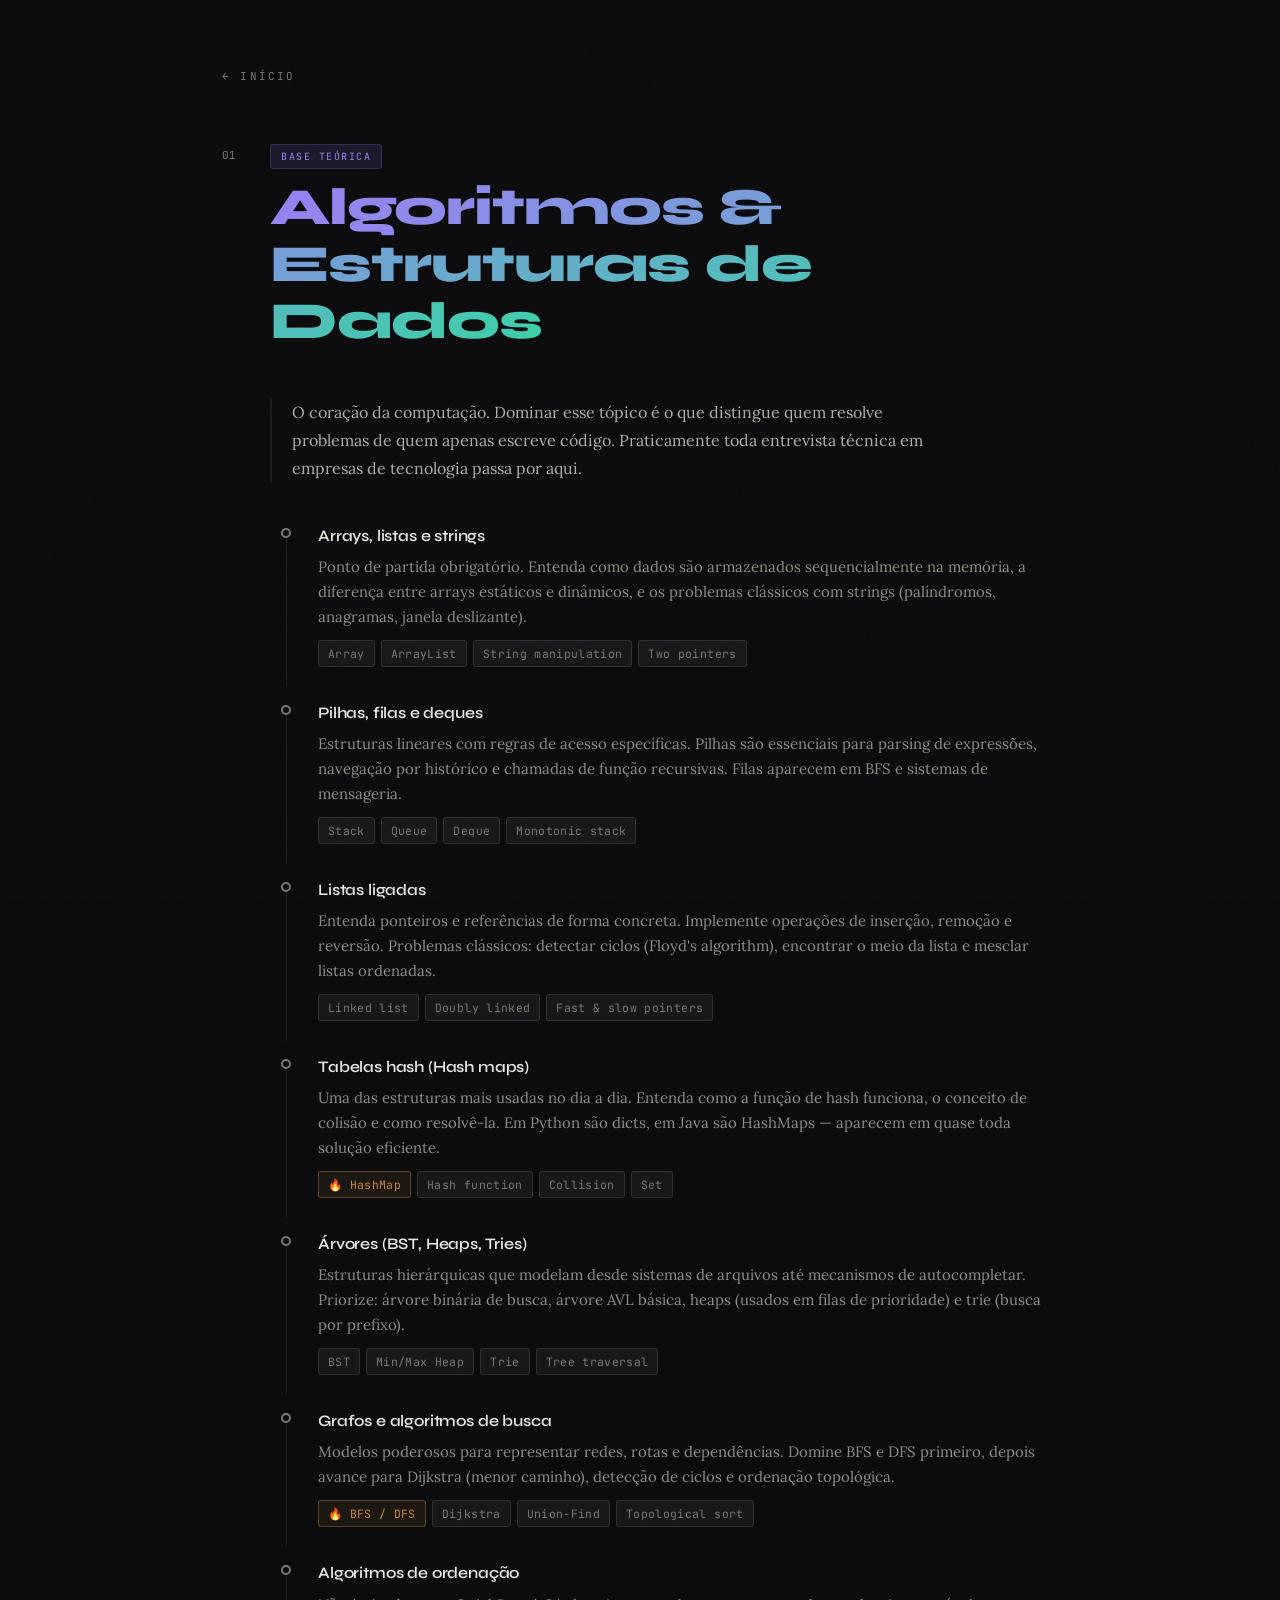
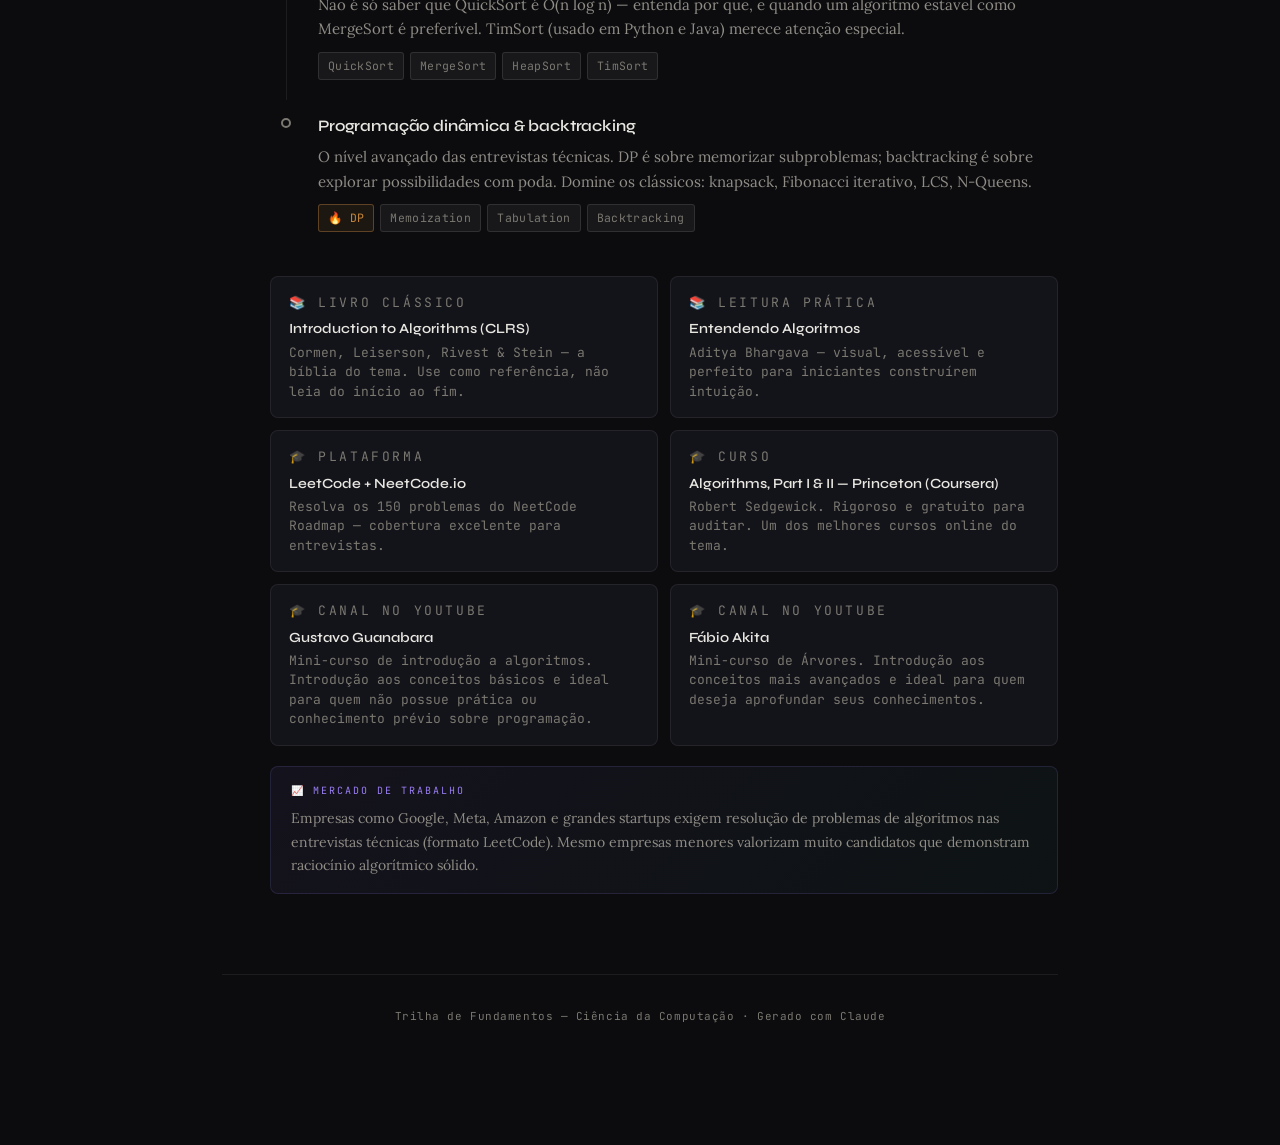
==== commit 707c2fa1: "Adiciona links e recursos para aprendizado em algoritmos; atualiza títulos para h1 nas seções de nav" ====
--- a/nav/algoritmos.html
+++ b/nav/algoritmos.html
@@ -158,26 +158,57 @@
             </div>
 
             <div class="resources">
-                <div class="resource-card">
-                    <p class="resource-type">📚 Livro clássico</p>
-                    <h4>Introduction to Algorithms (CLRS)</h4>
-                    <p>Cormen, Leiserson, Rivest & Stein — a bíblia do tema. Use como referência, não leia do início ao
-                        fim.</p>
-                </div>
-                <div class="resource-card">
-                    <p class="resource-type">📚 Leitura prática</p>
-                    <h4>Grokking Algorithms</h4>
-                    <p>Aditya Bhargava — visual, acessível e perfeito para iniciantes construírem intuição.</p>
-                </div>
-                <div class="resource-card">
-                    <p class="resource-type">🎓 Plataforma</p>
-                    <h4>LeetCode + NeetCode.io</h4>
-                    <p>Resolva os 150 problemas do NeetCode Roadmap — cobertura excelente para entrevistas.</p>
-                </div>
-                <div class="resource-card">
-                    <p class="resource-type">🎓 Curso</p>
-                    <h4>Algorithms, Part I & II — Princeton (Coursera)</h4>
-                    <p>Robert Sedgewick. Rigoroso e gratuito para auditar. Um dos melhores cursos online do tema.</p>
+                <a href="https://www.cs.mcgill.ca/~akroit/math/compsci/Cormen%20Introduction%20to%20Algorithms.pdf"
+                    target="_blank" rel="noopener noreferrer" class="resource-card-link">
+                    <div class="resource-card">
+                        <p class="resource-type">📚 Livro clássico</p>
+                        <h4>Introduction to Algorithms (CLRS)</h4>
+                        <p>Cormen, Leiserson, Rivest & Stein — a bíblia do tema. Use como referência, não leia do início
+                            ao
+                            fim.</p>
+                    </div>
+                </a>
+                <a href="https://www.academia.edu/116446446/Entendendo_Algoritmos_by_Aditya_Y_Bhargava" target="_blank"
+                    rel="noopener noreferrer" class="resource-card-link">
+                    <div class="resource-card">
+                        <p class="resource-type">📚 Leitura prática</p>
+                        <h4>Entendendo Algoritmos</h4>
+                        <p>Aditya Bhargava — visual, acessível e perfeito para iniciantes construírem intuição.</p>
+                    </div>
+                </a>
+                <div class="resource-card">
+                    <a href="https://leetcode.com/" target="_blank" rel="noopener noreferrer"
+                        class="resource-card-link">
+                        <p class="resource-type">🎓 Plataforma</p>
+                        <h4>LeetCode + NeetCode.io</h4>
+                        <p>Resolva os 150 problemas do NeetCode Roadmap — cobertura excelente para entrevistas.</p>
+                    </a>
+                </div>
+                <div class="resource-card">
+                    <a href="https://www.coursera.org/learn/algorithms-part2?utm_medium=sem&utm_source=gg&utm_campaign=b2c_latam_x_multi_ftcof_career-academy_cx_dr_bau_gg_pmax_gc_br_en_m_hyb_26-04_desktop&campaignid=23794238380&adgroupid=&device=c&keyword=&matchtype=&network=x&devicemodel=&creativeid=&assetgroupid=6705447784&targetid=&extensionid=&placement=&gad_source=1&gad_campaignid=23789677835&gbraid=0AAAAADdKX6b6KygMPHIG1yrUmk9ZkTy2u&gclid=Cj0KCQjwlLDQBhDjARIsAPlIefEXc_Xx3xjCyelZPMjIoOBQ6ehZdenCBJIOT_ZvV_gO1HrL7hjprJAaAvqnEALw_wcB"
+                        target="_blank" rel="noopener noreferrer" class="resource-card-link">
+                        <p class="resource-type">🎓 Curso</p>
+                        <h4>Algorithms, Part I & II — Princeton (Coursera)</h4>
+                        <p>Robert Sedgewick. Rigoroso e gratuito para auditar. Um dos melhores cursos online do tema.
+                        </p>
+                    </a>
+                </div>
+                <div class="resource-card">
+                    <a href="https://www.youtube.com/watch?v=8mei6uVttho&list=PLHz_AreHm4dmSj0MHol_aoNYCSGFqvfXV"
+                        target="_blank" rel="noopener noreferrer" class="resource-card-link">
+                        <p class="resource-type">🎓 Canal no YouTube</p>
+                        <h4>Gustavo Guanabara</h4>
+                        <p>Mini-curso de introdução a algoritmos. Introdução aos conceitos básicos e ideal para quem não
+                            possue prática ou conhecimento prévio sobre programação.</p>
+                    </a>
+                </div>
+                <div class="resource-card">
+                    <a href="https://www.youtube.com/watch?v=9GdesxWtOgs&t=18s"
+                        target="_blank" rel="noopener noreferrer" class="resource-card-link">
+                        <p class="resource-type">🎓 Canal no YouTube</p>
+                        <h4>Fábio Akita</h4>
+                        <p>Mini-curso de Árvores. Introdução aos conceitos mais avançados e ideal para quem deseja aprofundar seus conhecimentos.</p>
+                    </a>
                 </div>
             </div>
             <div class="market-box">
--- a/style.css
+++ b/style.css
@@ -338,6 +338,13 @@
   .resources { grid-template-columns: 1fr; }
 }
 
+/* Link wrapper de um card de recurso — neutraliza decoração padrão do <a> */
+.resource-card-link {
+  text-decoration: none;
+  color: inherit;
+  display: block;
+}
+
 /* Card individual de recurso */
 .resource-card {
   background: var(--surface);
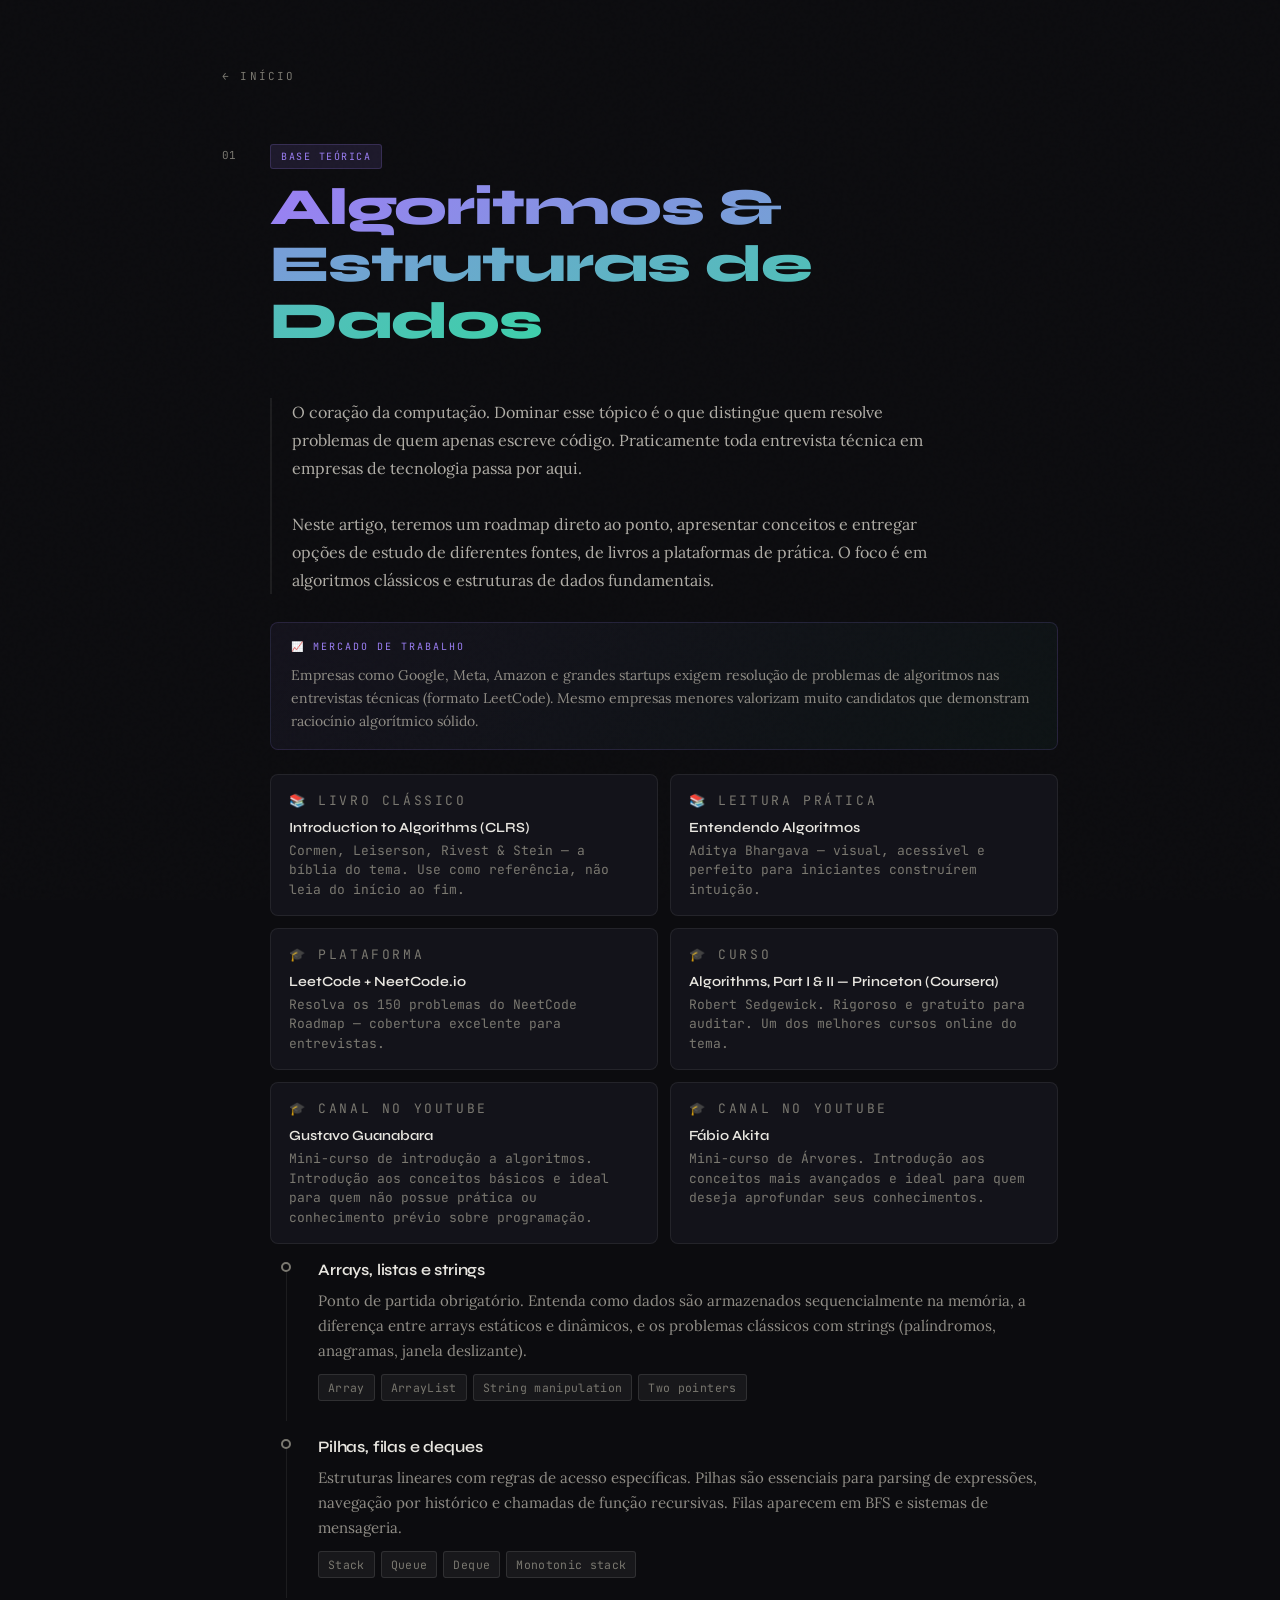
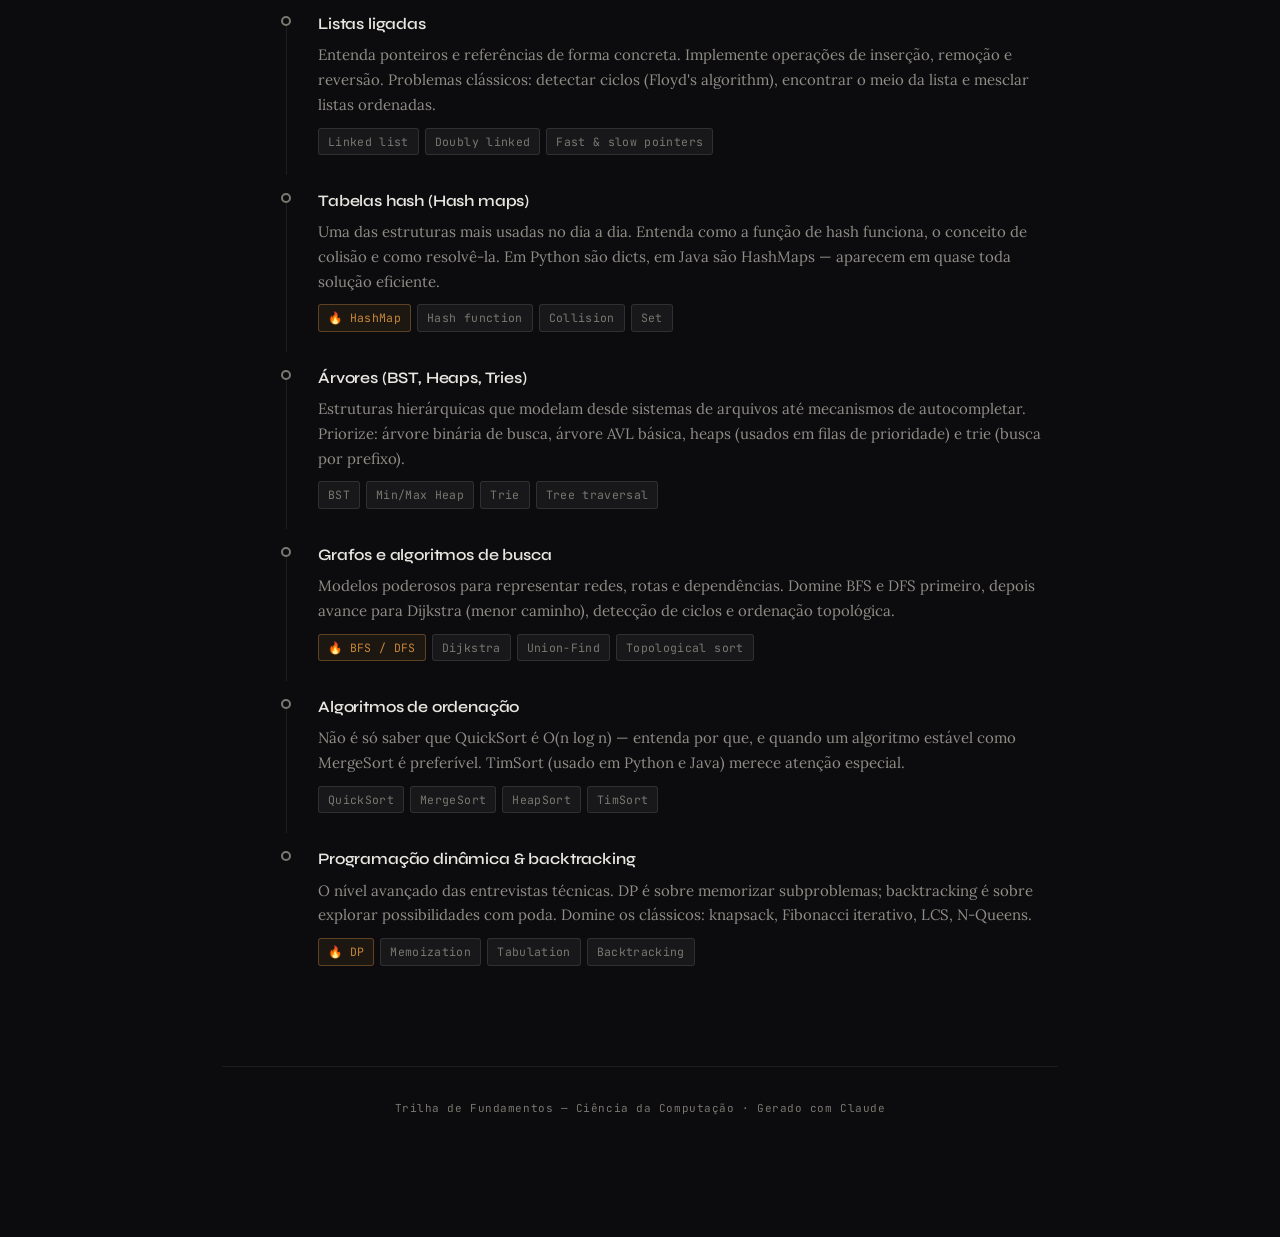
==== commit d2c5dcc4: "Atualiza seção de algoritmos com descrição detalhada e recursos de estudo" ====
--- a/nav/algoritmos.html
+++ b/nav/algoritmos.html
@@ -27,7 +27,71 @@
             <p class="section-desc">O coração da computação. Dominar esse tópico é o que distingue quem resolve
                 problemas de
                 quem apenas escreve código. Praticamente toda entrevista técnica em empresas de tecnologia passa por
-                aqui.</p>
+                aqui.<br><br>
+                Neste artigo, teremos um roadmap direto ao ponto, apresentar conceitos e entregar opções de estudo de diferentes fontes, de livros a plataformas de prática. O foco é em algoritmos clássicos e estruturas de dados fundamentais.
+            </p>
+            <div class="market-box">
+                <p class="label">📈 Mercado de trabalho</p>
+                <p>Empresas como Google, Meta, Amazon e grandes startups exigem resolução de problemas de algoritmos nas
+                    entrevistas técnicas (formato LeetCode). Mesmo empresas menores valorizam muito candidatos que
+                    demonstram
+                    raciocínio algorítmico sólido.</p>
+            </div>
+            <div class="resources">
+                <a href="https://www.cs.mcgill.ca/~akroit/math/compsci/Cormen%20Introduction%20to%20Algorithms.pdf"
+                    target="_blank" rel="noopener noreferrer" class="resource-card-link">
+                    <div class="resource-card">
+                        <p class="resource-type">📚 Livro clássico</p>
+                        <h4>Introduction to Algorithms (CLRS)</h4>
+                        <p>Cormen, Leiserson, Rivest & Stein — a bíblia do tema. Use como referência, não leia do início
+                            ao
+                            fim.</p>
+                    </div>
+                </a>
+                <a href="https://www.academia.edu/116446446/Entendendo_Algoritmos_by_Aditya_Y_Bhargava" target="_blank"
+                    rel="noopener noreferrer" class="resource-card-link">
+                    <div class="resource-card">
+                        <p class="resource-type">📚 Leitura prática</p>
+                        <h4>Entendendo Algoritmos</h4>
+                        <p>Aditya Bhargava — visual, acessível e perfeito para iniciantes construírem intuição.</p>
+                    </div>
+                </a>
+                <div class="resource-card">
+                    <a href="https://leetcode.com/" target="_blank" rel="noopener noreferrer"
+                        class="resource-card-link">
+                        <p class="resource-type">🎓 Plataforma</p>
+                        <h4>LeetCode + NeetCode.io</h4>
+                        <p>Resolva os 150 problemas do NeetCode Roadmap — cobertura excelente para entrevistas.</p>
+                    </a>
+                </div>
+                <div class="resource-card">
+                    <a href="https://www.coursera.org/learn/algorithms-part2?utm_medium=sem&utm_source=gg&utm_campaign=b2c_latam_x_multi_ftcof_career-academy_cx_dr_bau_gg_pmax_gc_br_en_m_hyb_26-04_desktop&campaignid=23794238380&adgroupid=&device=c&keyword=&matchtype=&network=x&devicemodel=&creativeid=&assetgroupid=6705447784&targetid=&extensionid=&placement=&gad_source=1&gad_campaignid=23789677835&gbraid=0AAAAADdKX6b6KygMPHIG1yrUmk9ZkTy2u&gclid=Cj0KCQjwlLDQBhDjARIsAPlIefEXc_Xx3xjCyelZPMjIoOBQ6ehZdenCBJIOT_ZvV_gO1HrL7hjprJAaAvqnEALw_wcB"
+                        target="_blank" rel="noopener noreferrer" class="resource-card-link">
+                        <p class="resource-type">🎓 Curso</p>
+                        <h4>Algorithms, Part I & II — Princeton (Coursera)</h4>
+                        <p>Robert Sedgewick. Rigoroso e gratuito para auditar. Um dos melhores cursos online do tema.
+                        </p>
+                    </a>
+                </div>
+                <div class="resource-card">
+                    <a href="https://www.youtube.com/watch?v=8mei6uVttho&list=PLHz_AreHm4dmSj0MHol_aoNYCSGFqvfXV"
+                        target="_blank" rel="noopener noreferrer" class="resource-card-link">
+                        <p class="resource-type">🎓 Canal no YouTube</p>
+                        <h4>Gustavo Guanabara</h4>
+                        <p>Mini-curso de introdução a algoritmos. Introdução aos conceitos básicos e ideal para quem não
+                            possue prática ou conhecimento prévio sobre programação.</p>
+                    </a>
+                </div>
+                <div class="resource-card">
+                    <a href="https://www.youtube.com/watch?v=9GdesxWtOgs&t=18s" target="_blank"
+                        rel="noopener noreferrer" class="resource-card-link">
+                        <p class="resource-type">🎓 Canal no YouTube</p>
+                        <h4>Fábio Akita</h4>
+                        <p>Mini-curso de Árvores. Introdução aos conceitos mais avançados e ideal para quem deseja
+                            aprofundar seus conhecimentos.</p>
+                    </a>
+                </div>
+            </div>
 
             <div class="trail">
                 <div class="trail-item">
@@ -157,67 +221,7 @@
                 </div>
             </div>
 
-            <div class="resources">
-                <a href="https://www.cs.mcgill.ca/~akroit/math/compsci/Cormen%20Introduction%20to%20Algorithms.pdf"
-                    target="_blank" rel="noopener noreferrer" class="resource-card-link">
-                    <div class="resource-card">
-                        <p class="resource-type">📚 Livro clássico</p>
-                        <h4>Introduction to Algorithms (CLRS)</h4>
-                        <p>Cormen, Leiserson, Rivest & Stein — a bíblia do tema. Use como referência, não leia do início
-                            ao
-                            fim.</p>
-                    </div>
-                </a>
-                <a href="https://www.academia.edu/116446446/Entendendo_Algoritmos_by_Aditya_Y_Bhargava" target="_blank"
-                    rel="noopener noreferrer" class="resource-card-link">
-                    <div class="resource-card">
-                        <p class="resource-type">📚 Leitura prática</p>
-                        <h4>Entendendo Algoritmos</h4>
-                        <p>Aditya Bhargava — visual, acessível e perfeito para iniciantes construírem intuição.</p>
-                    </div>
-                </a>
-                <div class="resource-card">
-                    <a href="https://leetcode.com/" target="_blank" rel="noopener noreferrer"
-                        class="resource-card-link">
-                        <p class="resource-type">🎓 Plataforma</p>
-                        <h4>LeetCode + NeetCode.io</h4>
-                        <p>Resolva os 150 problemas do NeetCode Roadmap — cobertura excelente para entrevistas.</p>
-                    </a>
-                </div>
-                <div class="resource-card">
-                    <a href="https://www.coursera.org/learn/algorithms-part2?utm_medium=sem&utm_source=gg&utm_campaign=b2c_latam_x_multi_ftcof_career-academy_cx_dr_bau_gg_pmax_gc_br_en_m_hyb_26-04_desktop&campaignid=23794238380&adgroupid=&device=c&keyword=&matchtype=&network=x&devicemodel=&creativeid=&assetgroupid=6705447784&targetid=&extensionid=&placement=&gad_source=1&gad_campaignid=23789677835&gbraid=0AAAAADdKX6b6KygMPHIG1yrUmk9ZkTy2u&gclid=Cj0KCQjwlLDQBhDjARIsAPlIefEXc_Xx3xjCyelZPMjIoOBQ6ehZdenCBJIOT_ZvV_gO1HrL7hjprJAaAvqnEALw_wcB"
-                        target="_blank" rel="noopener noreferrer" class="resource-card-link">
-                        <p class="resource-type">🎓 Curso</p>
-                        <h4>Algorithms, Part I & II — Princeton (Coursera)</h4>
-                        <p>Robert Sedgewick. Rigoroso e gratuito para auditar. Um dos melhores cursos online do tema.
-                        </p>
-                    </a>
-                </div>
-                <div class="resource-card">
-                    <a href="https://www.youtube.com/watch?v=8mei6uVttho&list=PLHz_AreHm4dmSj0MHol_aoNYCSGFqvfXV"
-                        target="_blank" rel="noopener noreferrer" class="resource-card-link">
-                        <p class="resource-type">🎓 Canal no YouTube</p>
-                        <h4>Gustavo Guanabara</h4>
-                        <p>Mini-curso de introdução a algoritmos. Introdução aos conceitos básicos e ideal para quem não
-                            possue prática ou conhecimento prévio sobre programação.</p>
-                    </a>
-                </div>
-                <div class="resource-card">
-                    <a href="https://www.youtube.com/watch?v=9GdesxWtOgs&t=18s"
-                        target="_blank" rel="noopener noreferrer" class="resource-card-link">
-                        <p class="resource-type">🎓 Canal no YouTube</p>
-                        <h4>Fábio Akita</h4>
-                        <p>Mini-curso de Árvores. Introdução aos conceitos mais avançados e ideal para quem deseja aprofundar seus conhecimentos.</p>
-                    </a>
-                </div>
-            </div>
-            <div class="market-box">
-                <p class="label">📈 Mercado de trabalho</p>
-                <p>Empresas como Google, Meta, Amazon e grandes startups exigem resolução de problemas de algoritmos nas
-                    entrevistas técnicas (formato LeetCode). Mesmo empresas menores valorizam muito candidatos que
-                    demonstram
-                    raciocínio algorítmico sólido.</p>
-            </div>
+
         </section>
 
 
